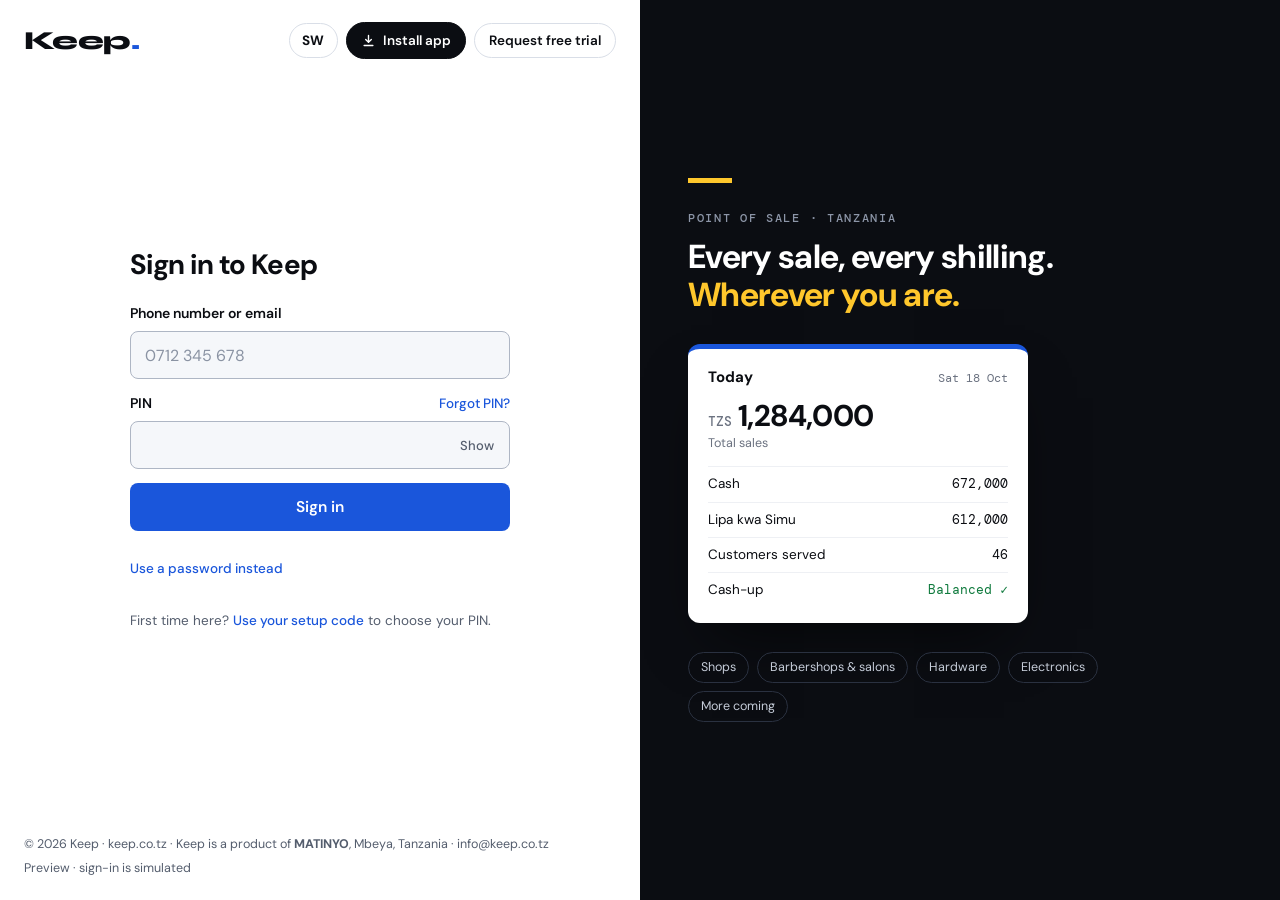
==== index.html @ 091da2c4 "Test copy of keep 14c024a: MATINYO and Keep are based in Mbeya, Tanzania" ====
<!doctype html>
<html lang="en">
<head>
<meta charset="utf-8">
<meta name="viewport" content="width=device-width,initial-scale=1,viewport-fit=cover">
<link rel="icon" type="image/png" href="icon-192.png">
<style>:root{padding-top:env(safe-area-inset-top,0px);padding-bottom:env(safe-area-inset-bottom,0px)}[hidden]{display:none!important}img{max-width:100%}</style>
</head>
<body>
<title>Keep Sign In</title>
<meta name="claude:viewport-fit-sides" content="cover">
<meta name="theme-color" content="#0b0d12">
<link rel="manifest" href="/manifest.json">
<script src="/env.js"></script>
<script src="/lang.js"></script>
<script src="/lang-sw.js"></script>
<link rel="apple-touch-icon" href="/icon-192.png">
<meta name="apple-mobile-web-app-capable" content="yes">
<meta name="apple-mobile-web-app-title" content="Keep">
<link rel="preconnect" href="https://fonts.googleapis.com">
<link rel="preconnect" href="https://fonts.gstatic.com" crossorigin>
<link rel="stylesheet" href="https://fonts.googleapis.com/css2?family=Syne:wght@700;800&family=DM+Sans:opsz,wght@9..40,400;9..40,500;9..40,600;9..40,700&family=DM+Mono:wght@400;500&display=swap">
<style>
/* Layout: split screen. Form on white (left), Keep brand panel in ink (right). Phone: form only.
   Single deliberate look (white form + ink panel), the same in light and dark. */
:root{
  color-scheme:light;
  --ink:#0b0d12; --ink2:#161b27; --blue:#1a56db; --blue-dk:#1546b3; --yellow:#ffc72c;
  --paper:#ffffff; --text:#0b0d12; --muted:#545d6d; --line:#d9dee7; --field-line:#aeb6c4; --field:#f5f7fa; --hover:#f4f6fa;
  --red:#c81e1e; --red-bg:#fdf0f0; --green:#0f7a3d; --green-bg:#ecf8f1;
  --f-logo:"Syne","Segoe UI",system-ui,sans-serif;
  --f-body:"DM Sans","Segoe UI",system-ui,sans-serif;
  --f-mono:"DM Mono",ui-monospace,Menlo,monospace;
}
*{box-sizing:border-box}
html,body{height:100%}
body{margin:0;background:var(--paper);color:var(--text);font:400 15px/1.5 var(--f-body);-webkit-font-smoothing:antialiased}
button{font-family:inherit;cursor:pointer}
:focus-visible{outline:2px solid var(--blue);outline-offset:2px}
h1,h2{margin:0;text-wrap:balance}

.page{min-height:100vh;min-height:100dvh;display:grid;grid-template-columns:minmax(0,1fr) minmax(0,1fr)}
/* Computers: exactly one screen, no scrolling */
@media (min-width:901px) and (min-height:560px){html,body{overflow:hidden}.page{height:100vh;height:100dvh}.side,.brand{min-height:0}}

/* ── Left: form side ── */
.side{display:flex;flex-direction:column;min-width:0;padding-block:22px;
  padding-left:max(24px,env(safe-area-inset-left,0px));padding-right:max(24px,env(safe-area-inset-right,0px))}
.top{display:flex;align-items:center;justify-content:space-between;gap:12px}
.logo{display:flex;align-items:center;gap:9px;text-decoration:none;color:var(--ink)}
.logo .k{width:30px;height:30px;border-radius:7px;background:var(--ink);display:grid;place-items:center;color:var(--yellow);font:800 17px/1 var(--f-logo)}
.logo .w{font:800 26px/1 var(--f-logo);letter-spacing:-.02em}
.logo .w i{font-style:normal;color:var(--blue)}
.trial{border:1px solid var(--line);background:var(--paper);color:var(--ink);font:600 13.5px/1 var(--f-body);padding:10px 14px;border-radius:999px;white-space:nowrap}
.trial:hover{border-color:var(--ink)}
.acts{display:flex;align-items:center;gap:8px}
.inst{display:inline-flex;align-items:center;gap:7px;background:var(--ink);color:#fff;border-color:var(--ink)}
.inst:hover{background:var(--blue);border-color:var(--blue)}
.inst svg{width:15px;height:15px}
.lng{padding:10px 12px;font-weight:700;letter-spacing:.04em}
@media (max-width:420px){.acts{gap:6px}.trial{padding:9px 11px;font-size:12.5px}}
@media (max-width:440px){.inst{padding:10px 11px}.inst span{position:absolute;width:1px;height:1px;overflow:hidden;clip:rect(0 0 0 0)}}

.center{flex:1;min-height:0;display:flex;align-items:center;justify-content:center;padding-block:16px}
.box{width:100%;max-width:380px}
.box h1{font:700 28px/1.15 var(--f-body);letter-spacing:-.02em}
.box .sub{margin:8px 0 22px;color:var(--muted)}

form{display:flex;flex-direction:column;gap:14px}
.field{display:flex;flex-direction:column;gap:7px}
.lab{display:flex;justify-content:space-between;align-items:baseline;gap:10px}
label{font-weight:600;font-size:14px}
.tlink{border:0;background:none;padding:0;color:var(--blue);font:500 13.5px var(--f-body)}
.tlink:hover{text-decoration:underline}
input,select{width:100%;height:48px;padding:0 14px;font:400 16px var(--f-body);color:var(--text);background:var(--field);border:1.5px solid var(--field-line);border-radius:8px;transition:border-color .15s,box-shadow .15s,background .15s}
input:hover,select:hover{border-color:#7d8696}
input:focus,select:focus{outline:none;background:#fff;border-color:var(--blue);box-shadow:0 0 0 3px rgba(26,86,219,.18)}
input::placeholder{color:#8a93a3}
.pw{position:relative}
.pw input{padding-right:64px}
.eye{position:absolute;right:4px;top:4px;height:40px;border:0;background:none;color:var(--muted);font:500 13px var(--f-body);padding:0 12px;border-radius:6px}
.eye:hover{color:var(--ink)}
input.pin{font-family:var(--f-mono);letter-spacing:.35em}
.switch{font-size:13.5px;color:var(--muted)}
.btn{height:48px;border:0;border-radius:8px;background:var(--blue);color:#fff;font:600 15.5px var(--f-body);width:100%;transition:background .15s}
.btn:hover{background:var(--blue-dk)}
.btn:disabled{opacity:.65;cursor:wait}
.btn.dark{background:var(--ink)}
.btn.dark:hover{background:var(--ink2)}
.btn.plain{background:var(--paper);color:var(--ink);border:1px solid var(--line)}
.btn.plain:hover{background:var(--hover)}
.msg{font-size:13.5px;padding:10px 12px;border-radius:8px;background:var(--red-bg);color:var(--red)}
.msg.good{background:var(--green-bg);color:var(--green)}
.msg:empty{display:none}
.below{margin-top:18px;font-size:13.5px;color:var(--muted)}

.who{display:flex;flex-direction:column;gap:14px}
.acct{display:flex;align-items:center;gap:12px;border:1px solid var(--line);border-radius:10px;padding:12px 14px}
.av{width:40px;height:40px;border-radius:50%;background:var(--ink);color:var(--yellow);display:grid;place-items:center;font:800 16px var(--f-logo);flex:none}
.acct b{display:block;font-weight:600;overflow-wrap:anywhere}
.acct span{font-size:13px;color:var(--muted)}

.foot{display:flex;flex-wrap:wrap;justify-content:space-between;gap:6px 16px;font-size:12.5px;color:var(--muted)}
.foot a{color:inherit;text-decoration:none}

/* ── Right: brand panel ── */
.brand{background:var(--ink);color:#fff;position:relative;overflow:hidden;display:flex;flex-direction:column;justify-content:center;
  padding-block:24px;padding-left:max(48px,env(safe-area-inset-left,0px));padding-right:max(48px,env(safe-area-inset-right,0px))}
.stage{position:relative;z-index:1;max-width:440px;display:flex;flex-direction:column;gap:clamp(16px,3.2vh,30px)}
.brand h2{font:700 clamp(26px,2.6vw,34px)/1.15 var(--f-body);letter-spacing:-.02em;color:#fff}
.brand h2 em{font-style:normal;color:var(--yellow)}
.bar{width:44px;height:5px;background:var(--yellow)}
.kicker{font:500 12px/1 var(--f-mono);letter-spacing:.14em;text-transform:uppercase;color:#8d96a8}
.today{background:#fff;color:var(--ink);width:340px;max-width:100%;border-radius:12px;border-top:5px solid var(--blue);padding:18px 20px 16px;
  box-shadow:0 30px 60px -24px rgba(0,0,0,.7);font-variant-numeric:tabular-nums}
.today .hd{display:flex;justify-content:space-between;align-items:baseline;margin-bottom:12px}
.today .hd b{font:700 15px var(--f-body)}
.today .hd span{font:400 12px var(--f-mono);color:#6b7280}
.today .big{font:700 30px/1.1 var(--f-body);letter-spacing:-.02em}
.today .big small{font:500 13px var(--f-mono);color:#6b7280;margin-right:6px;letter-spacing:0}
.today .lbl{font-size:12.5px;color:#6b7280;margin:2px 0 14px}
.today .r{display:flex;justify-content:space-between;gap:10px;font-size:13.5px;padding:7px 0;border-top:1px solid #eef0f4}
.today .r span:last-child{font-family:var(--f-mono);font-size:13px}
.today .ok{color:#0f7a3d}
.kinds{display:flex;flex-wrap:wrap;gap:8px}
.kinds span{border:1px solid #2a3140;color:#c5ccd8;border-radius:999px;padding:5px 12px;font-size:12.5px}
.points{display:flex;flex-wrap:wrap;gap:8px 22px;color:#aab2c2;font-size:13.5px}
.points span::before{content:"";display:inline-block;width:6px;height:6px;background:var(--yellow);margin-right:8px;vertical-align:2px}

/* ── Trial sheet ── */
.veil{position:fixed;inset:0;background:rgba(11,13,18,.55);z-index:20;display:flex;align-items:center;justify-content:center;
  padding-left:max(16px,env(safe-area-inset-left,0px));padding-right:max(16px,env(safe-area-inset-right,0px));padding-block:16px}
.sheet{background:var(--paper);width:100%;max-width:440px;border-radius:14px;padding:26px;max-height:100%;overflow:auto}
.sheet .hd{display:flex;justify-content:space-between;align-items:start;gap:12px;margin-bottom:6px}
.sheet h2{font:700 21px/1.2 var(--f-body);letter-spacing:-.01em}
.x{border:0;background:none;width:36px;height:36px;margin:-6px -8px 0 0;border-radius:8px;color:var(--muted);font-size:22px;line-height:1}
.x:hover{background:var(--hover);color:var(--ink)}
.sheet .sub{margin:0 0 20px;color:var(--muted);font-size:14px}
.two{display:grid;grid-template-columns:1fr 1fr;gap:12px}
.contact{font-family:var(--f-mono);font-size:13.5px;user-select:all;color:var(--ink)}
.sent{display:flex;flex-direction:column;gap:14px}
.sent p{margin:0;color:var(--muted)}
a.btn{display:grid;place-items:center;text-decoration:none}

@media (max-width:900px){
  .page{grid-template-columns:1fr}
  .brand{display:none}
}
@media (max-width:420px){
  .two{grid-template-columns:1fr}
  .side{padding-left:max(18px,env(safe-area-inset-left,0px));padding-right:max(18px,env(safe-area-inset-right,0px))}
  .trial{padding:9px 12px;font-size:13px}
  .center{align-items:flex-start;padding-top:48px}
  .sheet{padding:22px 18px}
}
</style>

<div class="page">
  <div class="side">
    <header class="top">
      <a class="logo" href="#" aria-label="Keep"><span class="w">Keep<i>.</i></span></a>
      <div class="acts">
        <button class="trial lng notr" type="button" id="lang-btn" title="Lugha / Language"></button>
        <button class="trial inst" type="button" id="install-app" aria-label="Install app"><svg viewBox="0 0 24 24" fill="none" stroke="currentColor" stroke-width="2.2" stroke-linecap="round" stroke-linejoin="round" aria-hidden="true"><path d="M12 4v11m0 0-4.5-4.5M12 15l4.5-4.5M5 20h14"/></svg><span>Install app</span></button>
        <button class="trial" type="button" id="open-trial">Request free trial</button>
      </div>
    </header>

    <div class="center">
      <div class="box">
        <!-- Sign-in form -->
        <div id="v-form">
          <h1 style="margin-bottom:22px">Sign in to Keep</h1>
          <form id="f-signin" novalidate>
            <div class="field">
              <label for="si-id">Phone number or email</label>
              <input id="si-id" type="text" inputmode="email" autocomplete="username" autocapitalize="off" spellcheck="false" placeholder="0712 345 678">
            </div>
            <div class="field">
              <div class="lab"><label for="si-secret" id="secret-label">PIN</label><button type="button" class="tlink" id="forgot">Forgot PIN?</button></div>
              <div class="pw">
                <input id="si-secret" type="password" class="pin" inputmode="numeric" pattern="[0-9]*" maxlength="12" autocomplete="current-password">
                <button type="button" class="eye" id="reveal" aria-controls="si-secret" aria-pressed="false">Show</button>
              </div>
            </div>
            <p class="msg" id="si-msg" role="alert"></p>
            <button class="btn" type="submit" id="si-btn">Sign in</button>
            <p class="switch"><button type="button" class="tlink" id="switch">Use a password instead</button></p>
          </form>
          <p class="below">First time here? <button type="button" class="tlink" id="open-setup">Use your setup code</button> to choose your PIN.</p>
        </div>

        <!-- Already signed in -->
        <div id="v-setup" hidden>
          <h1 style="margin-bottom:8px">Choose your PIN</h1>
          <p class="sub" id="su-sub">Enter the setup code you received on WhatsApp.</p>
          <form id="f-code" novalidate>
            <div class="field">
              <label for="su-code">Setup code</label>
              <input id="su-code" type="text" autocomplete="one-time-code" autocapitalize="characters" spellcheck="false" maxlength="9" placeholder="ABCD-2345" style="font-family:var(--f-mono);letter-spacing:.2em;text-transform:uppercase">
            </div>
            <p class="msg" id="su-msg" role="alert"></p>
            <button class="btn" type="submit" id="su-btn">Continue</button>
          </form>
          <form id="f-pin" novalidate hidden>
            <div class="field">
              <label for="su-pin">New PIN</label>
              <input id="su-pin" type="password" class="pin" inputmode="numeric" pattern="[0-9]*" maxlength="12" autocomplete="new-password">
            </div>
            <div class="field">
              <label for="su-pin2">Type it again</label>
              <input id="su-pin2" type="password" class="pin" inputmode="numeric" pattern="[0-9]*" maxlength="12" autocomplete="new-password">
            </div>
            <p class="switch" style="margin:0">6 to 12 digits. Only you should know it. Avoid 123456 or your birth year.</p>
            <p class="msg" id="sp-msg" role="alert"></p>
            <button class="btn" type="submit" id="sp-btn">Save PIN and open</button>
          </form>
          <p class="below"><button type="button" class="tlink" id="back-signin">Back to sign in</button></p>
        </div>

        <div id="v-who" class="who" hidden>
          <h1 id="who-title">Welcome back</h1>
          <p class="sub" style="margin:0 0 6px" id="who-sub">Continue where you left off.</p>
          <div class="acct"><span class="av" id="who-av">K</span><div><b id="who-name"></b><span id="who-dest"></span></div></div>
          <p class="msg" id="who-msg" role="alert"></p>
          <button class="btn" type="button" id="who-go">Continue</button>
          <button class="btn plain" type="button" id="who-out">Use another account</button>
        </div>
      </div>
    </div>

    <footer class="foot"><span>© 2026 Keep · keep.co.tz · <span class="owner-line">Keep is a product of <b>MATINYO</b>, Mbeya, Tanzania · info@keep.co.tz</span></span><span id="mode">Support +255 740 116 251</span></footer>
  </div>

  <aside class="brand" aria-label="About Keep">
    <div class="stage">
      <div class="bar" aria-hidden="true"></div>
      <div>
        <p class="kicker" style="margin:0 0 14px">Point of sale · Tanzania</p>
        <h2>Every sale, every shilling. <em>Wherever you are.</em></h2>
      </div>
      <div class="today" aria-label="Example day summary">
        <div class="hd"><b>Today</b><span>Sat 18 Oct</span></div>
        <div class="big"><small>TZS</small>1,284,000</div>
        <div class="lbl">Total sales</div>
        <div class="r"><span>Cash</span><span>672,000</span></div>
        <div class="r"><span>Lipa kwa Simu</span><span>612,000</span></div>
        <div class="r"><span>Customers served</span><span>46</span></div>
        <div class="r"><span>Cash-up</span><span class="ok">Balanced ✓</span></div>
      </div>
      <div class="kinds" aria-label="Built for"><span>Shops</span><span>Barbershops &amp; salons</span><span>Hardware</span><span>Electronics</span><span>More coming</span></div>
    </div>
  </aside>
</div>

<!-- Request free trial -->
<div class="veil" id="trial" hidden role="dialog" aria-modal="true" aria-labelledby="t-title">
  <div class="sheet">
    <div class="hd"><h2 id="t-title">Request free trial</h2><button class="x" type="button" id="close-trial" aria-label="Close">×</button></div>
    <div id="t-form-wrap">
      <p class="sub">We'll set up Keep for your business and contact you on WhatsApp.</p>
      <form id="f-trial" novalidate>
        <div class="two">
          <div class="field"><label for="n-name">Your name</label><input id="n-name" autocomplete="name"></div>
          <div class="field"><label for="n-phone">WhatsApp number</label><input id="n-phone" type="tel" inputmode="tel" autocomplete="tel" placeholder="07XX XXX XXX"></div>
        </div>
        <div class="field"><label for="n-biz">Business name</label><input id="n-biz" autocomplete="organization"></div>
        <div class="two">
          <div class="field"><label for="n-type">Type of business</label>
            <select id="n-type"><option>Shop / minimarket</option><option>Hardware &amp; tools</option><option>Electronics</option><option>Barbershop / salon</option><option>Other</option></select></div>
          <div class="field"><label for="n-town">Town</label><input id="n-town" placeholder="Zanzibar"></div>
        </div>
        <p class="msg" id="n-msg" role="alert"></p>
        <button class="btn dark" type="submit">Continue</button>
      </form>
    </div>
    <div class="sent" id="t-sent" hidden>
      <p>Tap below to send your request to Keep on WhatsApp. We reply within one working day.</p>
      <a class="btn" id="wa-link" href="https://wa.me/255740116251" target="_blank" rel="noopener">Send on WhatsApp</a>
      <p>Or contact us directly at <span class="contact">+255 740 116 251</span> or <span class="contact">info@keep.co.tz</span></p>
    </div>
  </div>
</div>

<!-- Install Keep -->
<div class="veil" id="inst" hidden role="dialog" aria-modal="true" aria-labelledby="i-title">
  <div class="sheet">
    <div class="hd"><h2 id="i-title">Install Keep</h2><button class="x" type="button" id="close-inst" aria-label="Close">×</button></div>
    <p class="sub" id="i-intro">Keep gets its own icon and opens in its own window.</p>
    <ol class="isteps" id="i-steps"></ol>
  </div>
</div>
<style>
.isteps{margin:4px 0 6px;padding-left:20px;display:grid;gap:10px;font-size:14.5px;line-height:1.45}
.isteps b{font-weight:700}
</style>

<script>
(function () {
  // ── Settings ─────────────────────────────────────────────
  const VENDOR_EMAIL = 'maternusadriano@gmail.com';     // Keep HQ owner
  const SELLER_DOMAIN = 'tenants.matinyopos.app';       // hidden seller logins
  // Where each kind of account goes after signing in (same website as this page)
  const ROUTES = {
    hq:         { name: 'Keep HQ',  path: 'hq/' },
    shop:       { name: 'your shop', path: 'app/' },
    barbershop: { name: 'your barbershop', path: 'app/' }
  };
  const firebaseConfig = window.KEEP_ENV.firebaseConfig;   // live or test — see /env.js
  const LIVE = ['keep.co.tz', 'www.keep.co.tz', 'test.keep.co.tz', 'matinyomatty.github.io', 'localhost', '127.0.0.1'].includes(location.hostname);

  // ── Helpers ──────────────────────────────────────────────
  const $ = s => document.getElementById(s);
  const store = { get(k) { try { return localStorage.getItem(k); } catch (e) { return null; } }, set(k, v) { try { localStorage.setItem(k, v); } catch (e) {} } };
  function normPhone(v) {
    let d = String(v || '').replace(/\D/g, '');
    if (d.startsWith('0') && d.length === 10) d = '255' + d.slice(1);
    else if (d.length === 9 && /^[67]/.test(d)) d = '255' + d;
    return d;
  }
  const normId = v => { v = String(v || '').trim().toLowerCase(); return v.includes('@') ? v : normPhone(v); };
  const isSeller = e => (e || '').toLowerCase().endsWith('@' + SELLER_DOMAIN);
  function say(el, text, good) { el.textContent = text || ''; el.classList.toggle('good', !!good); }
  if (!LIVE) $('mode').textContent = 'Preview · sign-in is simulated';
  // A message handed back by HQ or the till (e.g. "account switched off")
  try { const m = sessionStorage.getItem('keep.msg'); if (m) { say($('si-msg'), m); sessionStorage.removeItem('keep.msg'); } } catch (e) {}

  // ── PIN or password ──────────────────────────────────────
  const secret = $('si-secret'), reveal = $('reveal'), idf = $('si-id');
  let usePin = true;
  function setMethod(pin) {
    usePin = pin;
    secret.value = ''; secret.type = 'password';
    secret.classList.toggle('pin', pin);
    secret.setAttribute('inputmode', pin ? 'numeric' : 'text');
    if (pin) { secret.setAttribute('pattern', '[0-9]*'); secret.maxLength = 12; } else { secret.removeAttribute('pattern'); secret.removeAttribute('maxlength'); }
    reveal.textContent = 'Show'; reveal.setAttribute('aria-pressed', 'false');
    $('secret-label').textContent = pin ? 'PIN' : 'Password';
    $('forgot').textContent = pin ? 'Forgot PIN?' : 'Forgot password?';
    $('switch').textContent = pin ? 'Use a password instead' : 'Use a PIN instead';
    say($('si-msg'), '');
    store.set('keep.method', pin ? 'pin' : 'password');
  }
  $('switch').onclick = () => { setMethod(!usePin); secret.focus(); };
  secret.addEventListener('input', () => { if (usePin) { const v = secret.value.replace(/\D/g, '').slice(0, 12); if (v !== secret.value) secret.value = v; } });
  reveal.onclick = () => { const show = secret.type === 'password'; secret.type = show ? 'text' : 'password'; reveal.textContent = show ? 'Hide' : 'Show'; reveal.setAttribute('aria-pressed', show); };
  if (store.get('keep.method') === 'password') setMethod(false);
  const lastId = store.get('keep.lastId'); if (lastId) idf.value = lastId;
  idf.addEventListener('input', () => { idf.setAttribute('inputmode', /^[+\d][\d\s]*$/.test(idf.value) ? 'tel' : 'email'); });

  // ── Firebase (live site only) ────────────────────────────
  let auth = null, db = null, booting = null;
  function loadScript(src) { return new Promise((ok, no) => { const s = document.createElement('script'); s.src = src; s.onload = ok; s.onerror = () => no(new Error('Could not reach Keep. Check your internet and reload.')); document.head.appendChild(s); }); }
  function startFirebase() {
    if (!booting) booting = (async () => {
      const v = 'https://www.gstatic.com/firebasejs/9.23.0/';
      await loadScript(v + 'firebase-app-compat.js');
      await Promise.all([loadScript(v + 'firebase-auth-compat.js'), loadScript(v + 'firebase-firestore-compat.js')]);
      firebase.initializeApp(firebaseConfig);
      auth = firebase.auth(); db = firebase.firestore();
    })();
    return booting;
  }
  const route = k => ({ name: ROUTES[k].name, url: ROUTES[k].path });

  // Decide where this account belongs
  async function destinationFor(user) {
    if ((user.email || '').toLowerCase() === VENDOR_EMAIL) return route('hq');
    const link = await db.collection('users').doc(user.uid).get();
    if (!link.exists || !link.data().shop) throw new Error('This account is not linked to a shop. Contact Keep support on +255 740 116 251.');
    let type = 'shop';
    try { const t = await db.collection('tenants').doc(link.data().shop).get(); if (t.exists) type = String(t.data().type || t.data().businessType || 'shop').toLowerCase(); } catch (e) {}
    const r = ROUTES[type] || ROUTES.shop;
    if (!r.path) throw new Error('Keep for barbershops opens soon. Contact Keep support on +255 740 116 251.');
    return { name: r.name, url: r.path };
  }

  async function emailFor(id) {
    if (id.includes('@')) return id;
    if (id.length < 12) throw new Error('Enter a valid phone number, like 0712 345 678.');
    const snap = await db.collection('logins').doc(id).get();
    if (!snap.exists) throw new Error('No Keep account uses that phone number.');
    return snap.data().email;
  }

  function friendly(e) {
    const c = (e && e.code) || '';
    if (c.includes('too-many')) return 'Too many tries. Wait a few minutes and try again.';
    if (c.includes('network')) return 'No internet connection. Check it and try again.';
    if (c.includes('user-disabled')) return 'This account has been switched off. Contact your business owner.';
    if (c.startsWith('auth/')) return 'That phone number or ' + (usePin ? 'PIN' : 'password') + " doesn't match. Try again.";
    return (e && e.message) || 'Could not sign in. Try again.';
  }

  // ── Signed-in view ───────────────────────────────────────
  let pending = null;
  function showWho(label, dest, go) {
    pending = dest;
    $('v-form').hidden = true; $('v-who').hidden = false;
    $('who-av').textContent = (label || 'K').trim().charAt(0).toUpperCase();
    $('who-name').textContent = label;
    $('who-dest').textContent = 'Opens ' + dest.name;
    $('who-go').textContent = 'Continue to ' + dest.name;
    say($('who-msg'), '');
    if (go) open();
  }
  function open() {
    if (!pending) return;
    $('who-title').textContent = 'Signing you in';
    $('who-go').disabled = true; $('who-go').textContent = 'Opening ' + pending.name + '…';
    if (LIVE) location.assign(pending.url);
    else setTimeout(() => { $('who-go').disabled = false; $('who-go').textContent = 'Continue to ' + pending.name; $('who-title').textContent = 'Welcome back'; say($('who-msg'), 'Preview: on keep.co.tz this opens ' + pending.name + ' at ' + pending.url, true); }, 700);
  }
  $('who-go').onclick = open;
  $('who-out').onclick = async () => { if (auth) await auth.signOut().catch(() => {}); secret.value = ''; $('v-who').hidden = true; $('v-form').hidden = false; idf.focus(); };

  // ── Sign in ──────────────────────────────────────────────
  $('f-signin').addEventListener('submit', async e => {
    e.preventDefault();
    const msg = $('si-msg'), btn = $('si-btn');
    const id = normId(idf.value), pass = secret.value;
    if (!id) { say(msg, 'Enter your phone number or email.'); idf.focus(); return; }
    if (usePin && !/^\d{6,12}$/.test(pass)) { say(msg, 'Your PIN is 6 to 12 digits.'); secret.focus(); return; }
    if (!usePin && !pass) { say(msg, 'Enter your password.'); secret.focus(); return; }
    say(msg, ''); btn.disabled = true; btn.textContent = 'Signing in…';
    try {
      if (!LIVE) { await new Promise(r => setTimeout(r, 500)); showWho(idf.value.trim(), previewRoute(id), true); return; }
      if (!navigator.onLine) throw new Error('Signing in needs internet. Connect and try again.');
      await startFirebase();
      const cred = await auth.signInWithEmailAndPassword(await emailFor(id), pass);
      store.set('keep.lastId', idf.value.trim());
      try { showWho(idf.value.trim(), await destinationFor(cred.user), true); }
      catch (err) { await auth.signOut().catch(() => {}); throw err; }
    } catch (err) { say(msg, friendly(err)); secret.value = ''; }
    finally { btn.disabled = false; btn.textContent = 'Sign in'; }
  });

  // Preview only: try 'maternusadriano@gmail.com' for HQ, any phone for a shop
  function previewRoute(id) {
    if (id === VENDOR_EMAIL) return route('hq');
    if (id.includes('barber')) return { name: 'your barbershop', url: 'app/' };
    return route('shop');
  }

  // ── Forgot PIN / password ────────────────────────────────
  $('forgot').onclick = async () => {
    const msg = $('si-msg'), id = normId(idf.value);
    if (!id) { say(msg, 'Type your phone number or email first.'); idf.focus(); return; }
    if (!LIVE) { say(msg, 'Preview: on keep.co.tz this emails a reset link.', true); return; }
    try {
      await startFirebase();
      const email = await emailFor(id);
      if (isSeller(email)) { say(msg, 'Ask the business owner for a new setup code. They can make one from Team → Reset PIN.'); return; }
      await auth.sendPasswordResetEmail(email, { url: window.KEEP_ENV.site });
      say(msg, 'We sent a reset link to your email. Check spam too.', true);
    } catch (err) { say(msg, friendly(err)); }
  };

  // ── First time: setup code → own PIN ─────────────────────
  // The code is a one-time password created by the owner. We read its invite,
  // sign in with it once, replace it with the person's own PIN, then delete the invite.
  let invite = null, inviteCode = '';
  const cleanCode = v => String(v || '').toUpperCase().replace(/[^A-Z0-9]/g, '').slice(0, 8);
  function showSetup(code) {
    $('v-form').hidden = true; $('v-who').hidden = true; $('v-setup').hidden = false;
    $('f-code').hidden = false; $('f-pin').hidden = true; invite = null;
    $('su-sub').textContent = 'Enter the setup code you received on WhatsApp.';
    say($('su-msg'), ''); say($('sp-msg'), '');
    $('su-code').value = code ? cleanCode(code).replace(/^(.{4})(.+)$/, '$1-$2') : '';
    if (code) $('f-code').requestSubmit(); else $('su-code').focus();
  }
  function hideSetup() { $('v-setup').hidden = true; $('v-form').hidden = false; try { history.replaceState(null, '', location.pathname); } catch (e) {} }
  $('open-setup').onclick = () => showSetup('');
  $('back-signin').onclick = hideSetup;
  $('su-code').addEventListener('input', e => { const c = cleanCode(e.target.value); e.target.value = c.length > 4 ? c.slice(0, 4) + '-' + c.slice(4) : c; });
  ['su-pin', 'su-pin2'].forEach(id => $(id).addEventListener('input', e => { e.target.value = e.target.value.replace(/\D/g, '').slice(0, 12); }));

  $('f-code').addEventListener('submit', async e => {
    e.preventDefault();
    const msg = $('su-msg'), btn = $('su-btn'), code = cleanCode($('su-code').value);
    if (code.length !== 8) { say(msg, 'The setup code has 8 letters and numbers, like ABCD-2345.'); return; }
    if (!LIVE) { invite = { name: 'Asha', shopName: 'Upendo Hardware' }; inviteCode = code; return askPin(); }
    btn.disabled = true; btn.textContent = 'Checking…';
    try {
      await startFirebase();
      const snap = await db.collection('invites').doc(code).get();
      if (!snap.exists) throw new Error('That code is not valid or was already used. Ask your employer for a new one.');
      const d = snap.data();
      if (d.expiresAt && d.expiresAt.toMillis() < Date.now()) throw new Error('That code has expired. Ask your employer for a new one.');
      invite = d; inviteCode = code; askPin();
    } catch (err) { say(msg, friendly(err)); }
    finally { btn.disabled = false; btn.textContent = 'Continue'; }
  });
  function askPin() {
    $('f-code').hidden = true; $('f-pin').hidden = false;
    $('su-sub').textContent = `Hi ${invite.name || ''}! Choose the PIN you will use at ${invite.shopName || 'your shop'}.`;
    $('su-pin').value = ''; $('su-pin2').value = ''; $('su-pin').focus();
  }
  $('f-pin').addEventListener('submit', async e => {
    e.preventDefault();
    const msg = $('sp-msg'), btn = $('sp-btn'), pin = $('su-pin').value;
    if (!/^\d{6,12}$/.test(pin)) { say(msg, 'Your PIN must be 6 to 12 digits.'); return; }
    if (/^(\d)\1+$/.test(pin) || '0123456789012'.includes(pin) || '9876543210987'.includes(pin)) { say(msg, 'That PIN is too easy to guess. Choose a different one.'); return; }
    if (pin !== $('su-pin2').value) { say(msg, 'The two PINs do not match.'); return; }
    say(msg, ''); btn.disabled = true; btn.textContent = 'Saving…';
    try {
      if (!LIVE) { await new Promise(r => setTimeout(r, 500)); say(msg, 'Preview: on keep.co.tz this saves your PIN and opens your shop.', true); return; }
      const cred = await auth.signInWithEmailAndPassword(invite.email, inviteCode);
      await cred.user.updatePassword(pin);
      await db.collection('invites').doc(inviteCode).delete();
      if (invite.phone) store.set('keep.lastId', invite.phone.replace(/^255/, '0'));
      try { history.replaceState(null, '', location.pathname); } catch (x) {}
      showWho(invite.name || 'you', await destinationFor(cred.user), true);
    } catch (err) {
      say(msg, (err && err.code || '').startsWith('auth/') ? 'That code no longer works. Ask your employer for a new one.' : friendly(err));
    } finally { btn.disabled = false; btn.textContent = 'Save PIN and open'; }
  });
  const setupParam = new URLSearchParams(location.search).get('setup');

  // ── Already signed in on this device? ────────────────────
  if (setupParam) { if (LIVE) startFirebase().then(() => auth.signOut().catch(() => {})).finally(() => showSetup(setupParam)); else showSetup(setupParam); }
  else if (LIVE) {
    startFirebase().then(() => {
      const off = auth.onAuthStateChanged(async user => {
        off();
        if (!user) return;
        try { showWho(store.get('keep.lastId') || user.email, await destinationFor(user), false); }
        catch (err) { await auth.signOut().catch(() => {}); say($('si-msg'), err.message); }
      });
    }).catch(err => say($('si-msg'), err.message));
  }

  // ── Request free trial ───────────────────────────────────
  const sheet = $('trial');
  function openTrial() { $('t-form-wrap').hidden = false; $('t-sent').hidden = true; sheet.hidden = false; setTimeout(() => $('n-name').focus(), 50); }
  function closeTrial() { sheet.hidden = true; $('open-trial').focus(); }
  $('open-trial').onclick = openTrial;
  $('close-trial').onclick = closeTrial;
  sheet.addEventListener('click', e => { if (e.target === sheet) closeTrial(); });
  document.addEventListener('keydown', e => { if (e.key === 'Escape' && !sheet.hidden) closeTrial(); });
  if (['#trial', '#free-trial'].includes(location.hash)) openTrial();
  $('f-trial').addEventListener('submit', e => {
    e.preventDefault();
    const msg = $('n-msg'), name = $('n-name').value.trim(), phone = $('n-phone').value.trim(), biz = $('n-biz').value.trim();
    if (!name) { say(msg, 'Enter your name.'); $('n-name').focus(); return; }
    if (!/^\d{9,13}$/.test(phone.replace(/\D/g, ''))) { say(msg, 'Enter your WhatsApp number, like 0712 345 678.'); $('n-phone').focus(); return; }
    if (!biz) { say(msg, 'Enter your business name.'); $('n-biz').focus(); return; }
    say(msg, '');
    const text = `Hello Keep, I'd like a free trial.\nName: ${name}\nWhatsApp: ${phone}\nBusiness: ${biz}\nType: ${$('n-type').value}\nTown: ${$('n-town').value.trim() || '-'}`;
    $('wa-link').href = 'https://wa.me/255740116251?text=' + encodeURIComponent(text);
    $('t-form-wrap').hidden = true; $('t-sent').hidden = false;
  });

  // ── Language ─────────────────────────────────────────────
  const lb = $('lang-btn');
  if (window.KeepLang) {
    lb.textContent = KeepLang.lang === 'sw' ? 'EN' : 'SW';
    lb.setAttribute('aria-label', KeepLang.lang === 'sw' ? 'Switch to English' : 'Badili kwenda Kiswahili');
    lb.onclick = () => KeepLang.set(KeepLang.lang === 'sw' ? 'en' : 'sw');
  } else lb.hidden = true;

  // ── Install Keep as an app (computer or phone) ───────────
  let installEvt = null;
  const instBtn = $('install-app');
  const isApp = matchMedia('(display-mode: standalone)').matches || navigator.standalone === true;
  if (isApp) instBtn.hidden = true;
  window.addEventListener('beforeinstallprompt', e => { e.preventDefault(); installEvt = e; });
  const inst = $('inst');
  function installSteps() {
    const ua = navigator.userAgent;
    const ios = /iPhone|iPad|iPod/.test(ua) || (navigator.platform === 'MacIntel' && navigator.maxTouchPoints > 1);
    const android = /Android/.test(ua);
    const edge = /Edg\//.test(ua);
    const chrome = /Chrome\//.test(ua) && !edge && !/OPR\//.test(ua);
    let steps;
    if (ios) steps = [
      'Open <b>keep.co.tz</b> in <b>Safari</b>.',
      'Tap the <b>Share</b> button (square with an arrow).',
      'Tap <b>Add to Home Screen</b>, then <b>Add</b>.'];
    else if (android) steps = [
      'Tap the <b>⋮</b> menu at the top right of Chrome.',
      'Tap <b>Add to Home screen</b> or <b>Install app</b>.',
      'Tap <b>Install</b>.'];
    else if (edge) steps = [
      'Click the <b>…</b> menu at the top right of Edge.',
      'Choose <b>Apps</b> → <b>Install Keep</b>.',
      'Click <b>Install</b>. Keep appears on your desktop and Start menu.'];
    else if (chrome) steps = [
      'Click the <b>⋮</b> menu at the top right of Chrome.',
      'Choose <b>Cast, save and share</b> → <b>Install page as app…</b> (or <b>Install Keep…</b>).',
      'Click <b>Install</b>. Keep appears on your desktop and Start menu.'];
    else steps = [
      'Open <b>keep.co.tz</b> in <b>Google Chrome</b> or <b>Microsoft Edge</b>.',
      'Click <b>Install app</b> again there.'];
    $('i-steps').innerHTML = steps.map(s => '<li>' + s + '</li>').join('');
    inst.hidden = false;
  }
  const closeInst = () => { inst.hidden = true; instBtn.focus(); };
  $('close-inst').onclick = closeInst;
  inst.addEventListener('click', e => { if (e.target === inst) closeInst(); });
  document.addEventListener('keydown', e => { if (e.key === 'Escape' && !inst.hidden) closeInst(); });
  instBtn.onclick = async () => {
    if (!installEvt) { installSteps(); return; }
    installEvt.prompt();
    let res = null;
    try { res = await installEvt.userChoice; } catch (_) {}
    installEvt = null;
    if (res && res.outcome === 'accepted') instBtn.hidden = true;
  };
  window.addEventListener('appinstalled', () => { instBtn.hidden = true; });
  if ('serviceWorker' in navigator && location.protocol.startsWith('http')) {
    window.addEventListener('load', () => navigator.serviceWorker.register('/sw.js').catch(() => {}));
  }
})();
</script>

</body>
</html>
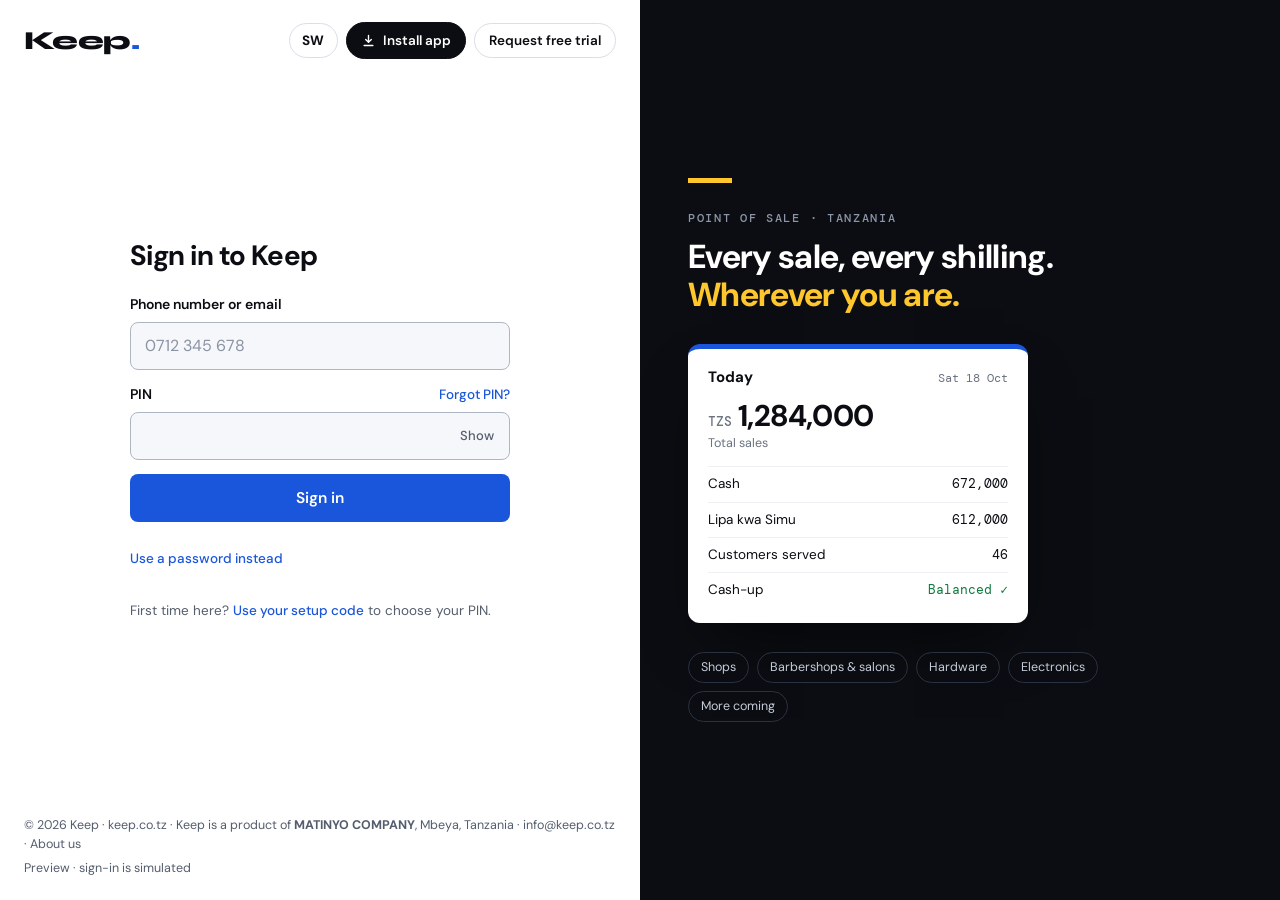
==== commit 0495e88d: "Test copy of keep fedc4a4 Co-Authored-By: Claude Opus 5.5 <noreply@anthropic.com> Claude-Session: ht" ====
--- a/index.html
+++ b/index.html
@@ -229,7 +229,7 @@
       </div>
     </div>
 
-    <footer class="foot"><span>© 2026 Keep · keep.co.tz · <span class="owner-line">Keep is a product of <b>MATINYO</b>, Mbeya, Tanzania · info@keep.co.tz</span></span><span id="mode">Support +255 740 116 251</span></footer>
+    <footer class="foot"><span>© 2026 Keep · keep.co.tz · <span class="owner-line">Keep is a product of <b>MATINYO COMPANY</b>, Mbeya, Tanzania · info@keep.co.tz · <a href="/about/" style="color:inherit;">About us</a></span></span><span id="mode">Support +255 740 116 251</span></footer>
   </div>
 
   <aside class="brand" aria-label="About Keep">
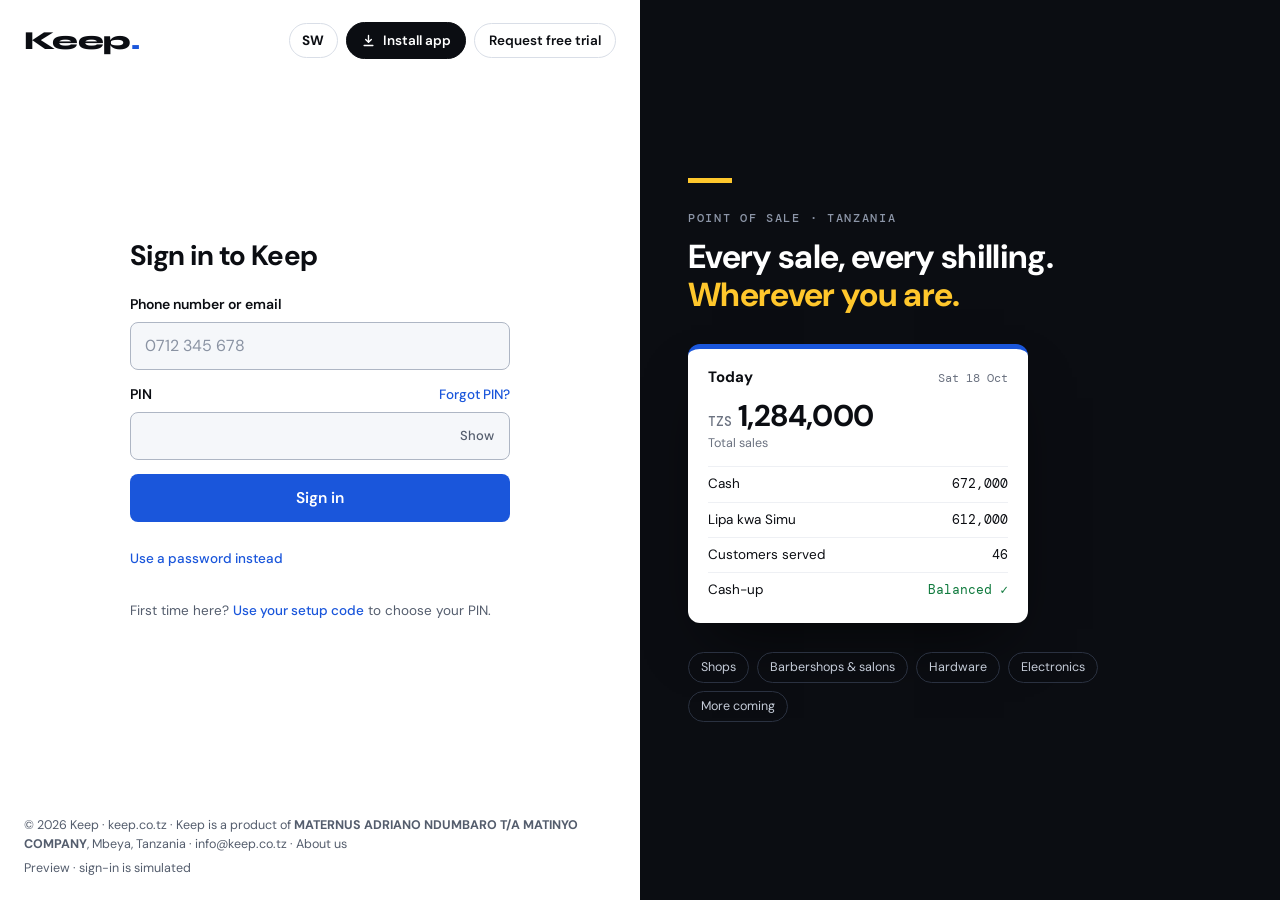
==== commit 3b94423f: "Test copy of keep 261226d Co-Authored-By: Claude Opus 5.5 <noreply@anthropic.com> Claude-Session: ht" ====
--- a/index.html
+++ b/index.html
@@ -3,10 +3,10 @@
 <head>
 <meta charset="utf-8">
 <meta name="viewport" content="width=device-width,initial-scale=1,viewport-fit=cover">
+<meta name="facebook-domain-verification" content="3eyl6zi71rgfin2oebysap1dlbcas9" />
 <link rel="icon" type="image/png" href="icon-192.png">
 <style>:root{padding-top:env(safe-area-inset-top,0px);padding-bottom:env(safe-area-inset-bottom,0px)}[hidden]{display:none!important}img{max-width:100%}</style>
-</head>
-<body>
+<link rel="apple-touch-icon" sizes="180x180" href="/apple-touch-icon.png">
 <title>Keep Sign In</title>
 <meta name="claude:viewport-fit-sides" content="cover">
 <meta name="theme-color" content="#0b0d12">
@@ -14,7 +14,6 @@
 <script src="/env.js"></script>
 <script src="/lang.js"></script>
 <script src="/lang-sw.js"></script>
-<link rel="apple-touch-icon" href="/icon-192.png">
 <meta name="apple-mobile-web-app-capable" content="yes">
 <meta name="apple-mobile-web-app-title" content="Keep">
 <link rel="preconnect" href="https://fonts.googleapis.com">
@@ -155,6 +154,8 @@
 }
 </style>
 
+</head>
+<body>
 <div class="page">
   <div class="side">
     <header class="top">
@@ -229,7 +230,7 @@
       </div>
     </div>
 
-    <footer class="foot"><span>© 2026 Keep · keep.co.tz · <span class="owner-line">Keep is a product of <b>MATINYO COMPANY</b>, Mbeya, Tanzania · info@keep.co.tz · <a href="/about/" style="color:inherit;">About us</a></span></span><span id="mode">Support +255 740 116 251</span></footer>
+    <footer class="foot"><span>© 2026 Keep · keep.co.tz · <span class="owner-line">Keep is a product of <b>MATERNUS ADRIANO NDUMBARO T/A MATINYO COMPANY</b>, Mbeya, Tanzania · info@keep.co.tz · <a href="/about/" style="color:inherit;">About us</a></span></span><span id="mode">Support +255 740 116 251</span></footer>
   </div>
 
   <aside class="brand" aria-label="About Keep">
@@ -265,14 +266,21 @@
           <div class="field"><label for="n-phone">WhatsApp number</label><input id="n-phone" type="tel" inputmode="tel" autocomplete="tel" placeholder="07XX XXX XXX"></div>
         </div>
         <div class="field"><label for="n-biz">Business name</label><input id="n-biz" autocomplete="organization"></div>
+        <div class="field"><label for="n-email">Email (optional)</label><input id="n-email" type="email" autocomplete="email" autocapitalize="none" placeholder="you@example.com"></div>
         <div class="two">
           <div class="field"><label for="n-type">Type of business</label>
             <select id="n-type"><option>Shop / minimarket</option><option>Hardware &amp; tools</option><option>Electronics</option><option>Barbershop / salon</option><option>Other</option></select></div>
           <div class="field"><label for="n-town">Town</label><input id="n-town" placeholder="Zanzibar"></div>
         </div>
+        <input type="checkbox" name="botcheck" id="n-bot" tabindex="-1" autocomplete="off" style="position:absolute;left:-9999px;" aria-hidden="true">
         <p class="msg" id="n-msg" role="alert"></p>
-        <button class="btn dark" type="submit">Continue</button>
+        <button class="btn dark" type="submit" id="n-send">Send request</button>
       </form>
+    </div>
+    <div class="sent" id="t-done" hidden>
+      <p><b>Thank you! Your request has been sent.</b></p>
+      <p>We'll contact you on WhatsApp within one working day.</p>
+      <p>Questions? Call <span class="contact">+255 740 116 251</span> or email <span class="contact">info@keep.co.tz</span></p>
     </div>
     <div class="sent" id="t-sent" hidden>
       <p>Tap below to send your request to Keep on WhatsApp. We reply within one working day.</p>
@@ -532,14 +540,17 @@
 
   // ── Request free trial ───────────────────────────────────
   const sheet = $('trial');
-  function openTrial() { $('t-form-wrap').hidden = false; $('t-sent').hidden = true; sheet.hidden = false; setTimeout(() => $('n-name').focus(), 50); }
+  function openTrial() { $('t-form-wrap').hidden = false; $('t-sent').hidden = true; $('t-done').hidden = true; sheet.hidden = false; setTimeout(() => $('n-name').focus(), 50); }
   function closeTrial() { sheet.hidden = true; $('open-trial').focus(); }
   $('open-trial').onclick = openTrial;
   $('close-trial').onclick = closeTrial;
   sheet.addEventListener('click', e => { if (e.target === sheet) closeTrial(); });
   document.addEventListener('keydown', e => { if (e.key === 'Escape' && !sheet.hidden) closeTrial(); });
   if (['#trial', '#free-trial'].includes(location.hash)) openTrial();
-  $('f-trial').addEventListener('submit', e => {
+  // Requests go straight to Keep's inbox (Web3Forms). The access key below is meant to be public:
+  // it can only send form messages to Keep's own email. Empty key = the old WhatsApp step.
+  const TRIAL_KEY = '5dd410b5-ba38-44ca-9a03-b433c979a366';
+  $('f-trial').addEventListener('submit', async e => {
     e.preventDefault();
     const msg = $('n-msg'), name = $('n-name').value.trim(), phone = $('n-phone').value.trim(), biz = $('n-biz').value.trim();
     if (!name) { say(msg, 'Enter your name.'); $('n-name').focus(); return; }
@@ -548,6 +559,22 @@
     say(msg, '');
     const text = `Hello Keep, I'd like a free trial.\nName: ${name}\nWhatsApp: ${phone}\nBusiness: ${biz}\nType: ${$('n-type').value}\nTown: ${$('n-town').value.trim() || '-'}`;
     $('wa-link').href = 'https://wa.me/255740116251?text=' + encodeURIComponent(text);
+    const api = window.KEEP_ENV && KEEP_ENV.api;
+    if ((TRIAL_KEY || api) && !$('n-bot').checked) {
+      const btn = $('n-send'); btn.disabled = true; const label = btn.textContent; btn.textContent = (window.KeepLang ? KeepLang.tl('Sending…') : 'Sending…');
+      const email = $('n-email').value.trim(), lang = (window.KeepLang && KeepLang.lang) || 'en', town = $('n-town').value.trim() || '-', type = $('n-type').value;
+      // 1) into Keep HQ, ready to approve   2) an email to info@keep.co.tz as a heads-up
+      const toHQ = api ? fetch(api.replace(/\/$/, '') + '/trial', { method: 'POST', headers: { 'content-type': 'application/json' },
+          body: JSON.stringify({ project: KEEP_ENV.firebaseConfig.projectId, name, phone, business: biz, type, town, email, lang }) })
+          .then(r => r.json()).then(j => !!j.ok).catch(() => false) : Promise.resolve(false);
+      const toMail = TRIAL_KEY ? fetch('https://api.web3forms.com/submit', { method: 'POST', headers: { 'content-type': 'application/json', accept: 'application/json' },
+          body: JSON.stringify({ access_key: TRIAL_KEY, subject: `Keep free trial request: ${biz}`, from_name: 'Keep website', botcheck: false,
+            Name: name, WhatsApp: phone, Business: biz, Type: type, Town: town, Email: email || '-', Language: lang, Note: 'Approve it in Keep HQ → Overview → Free trial requests' }) })
+          .then(r => r.json()).then(j => !!j.success).catch(() => false) : Promise.resolve(false);
+      const [a, b] = await Promise.all([toHQ, toMail]);
+      btn.disabled = false; btn.textContent = label;
+      if (a || b) { $('t-form-wrap').hidden = true; $('t-done').hidden = false; $('f-trial').reset(); return; }
+    }
     $('t-form-wrap').hidden = true; $('t-sent').hidden = false;
   });
 
